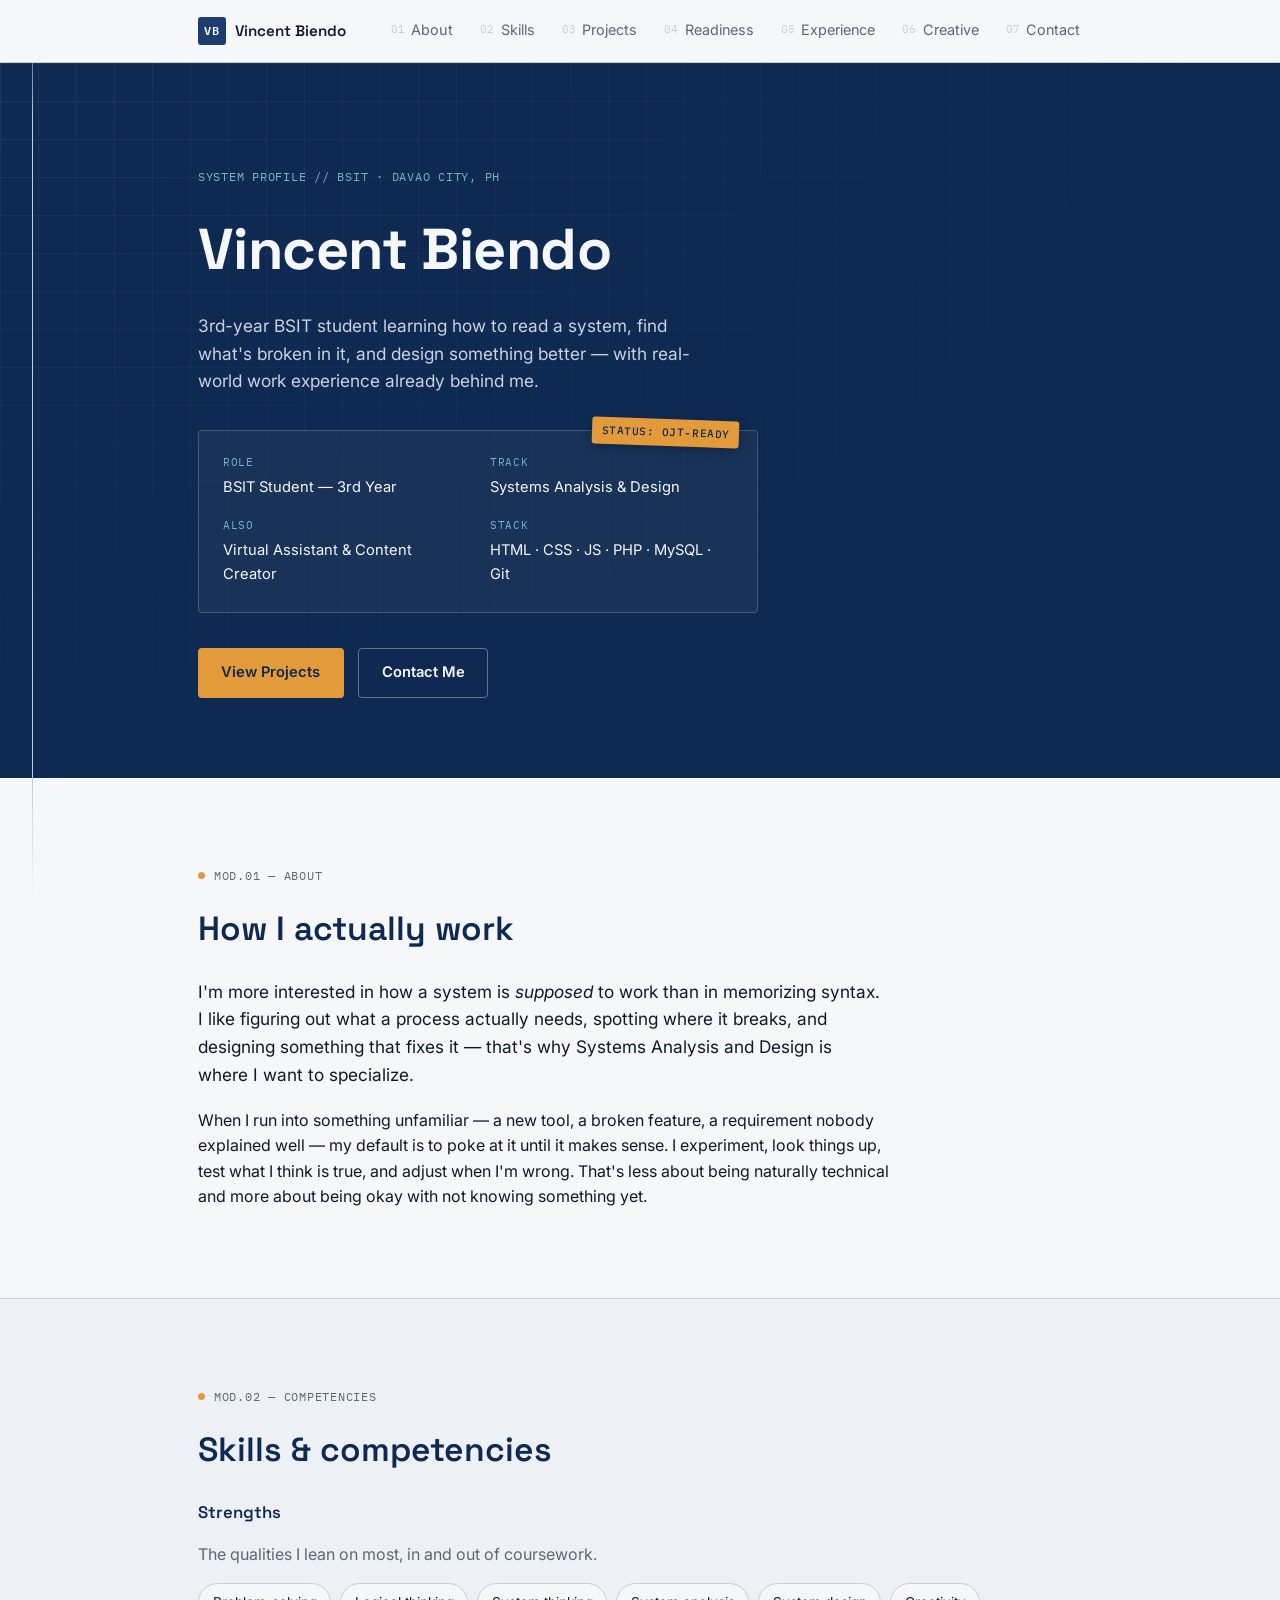
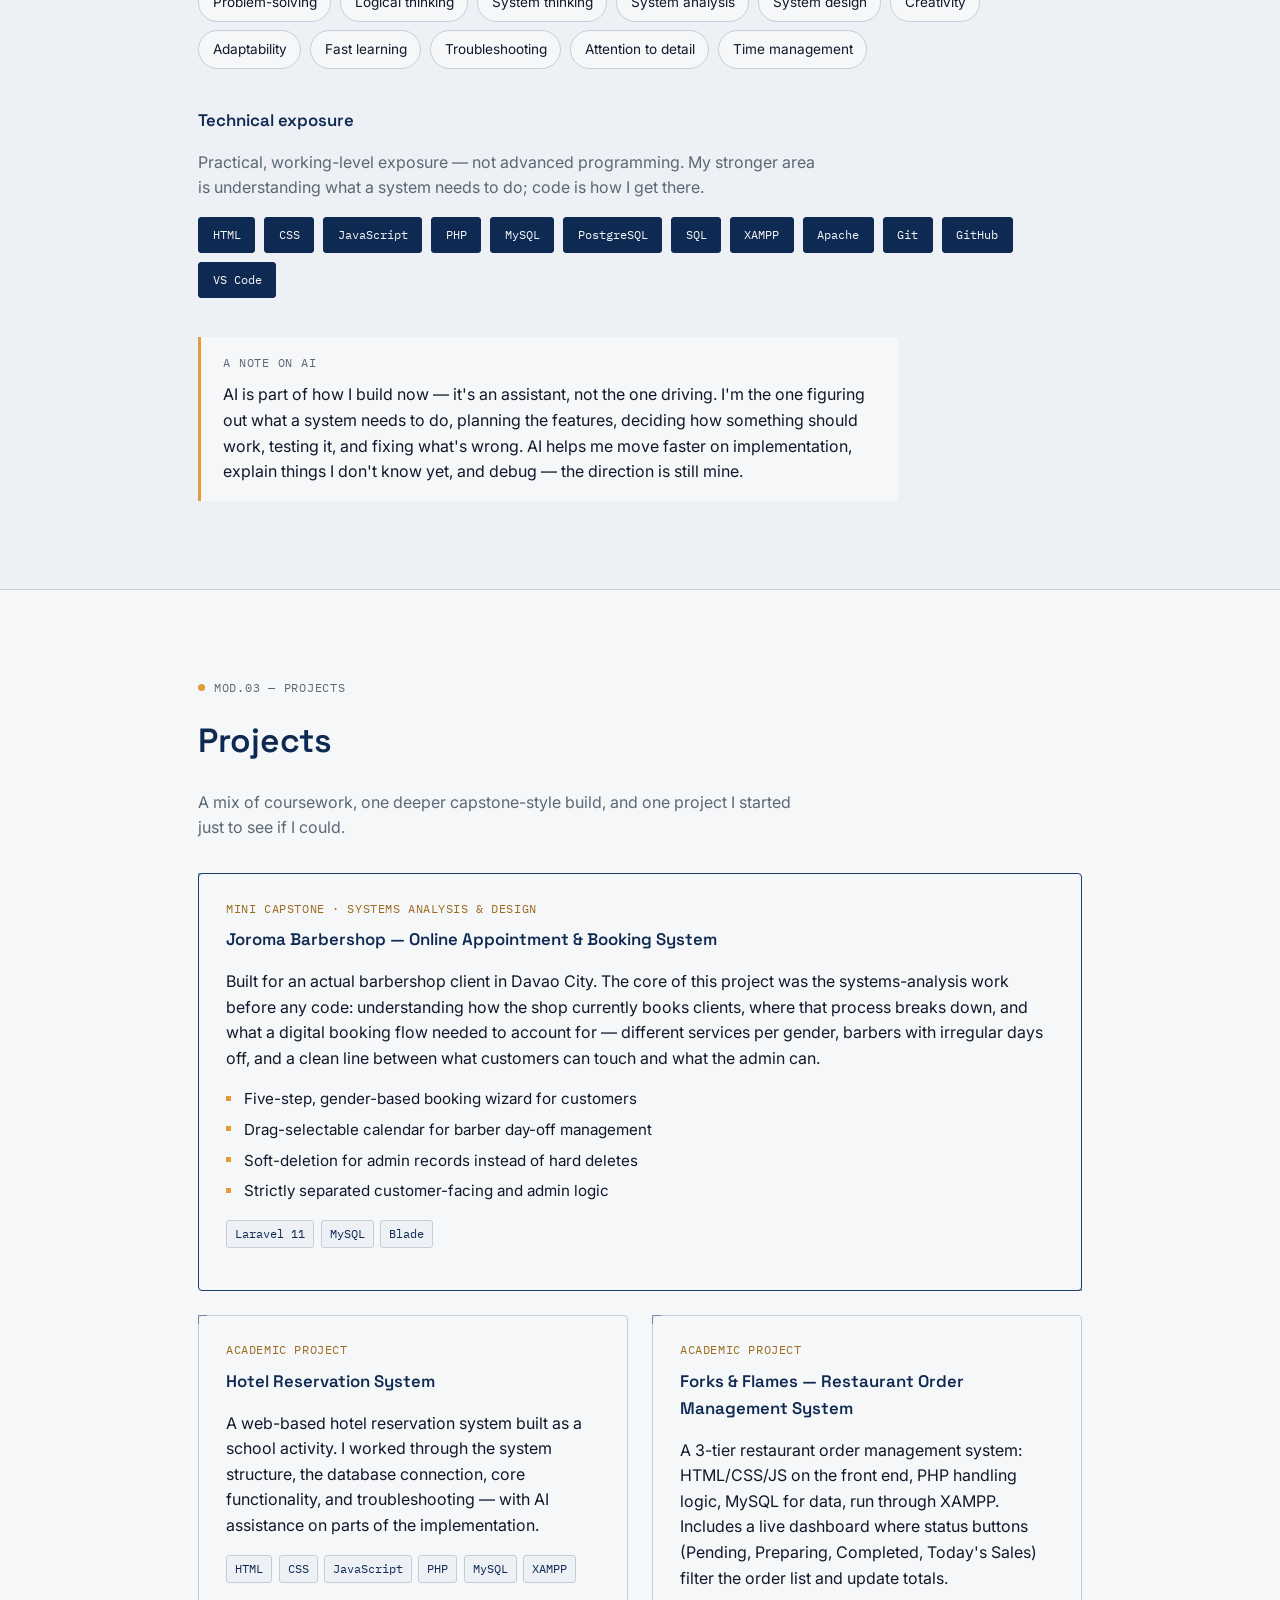
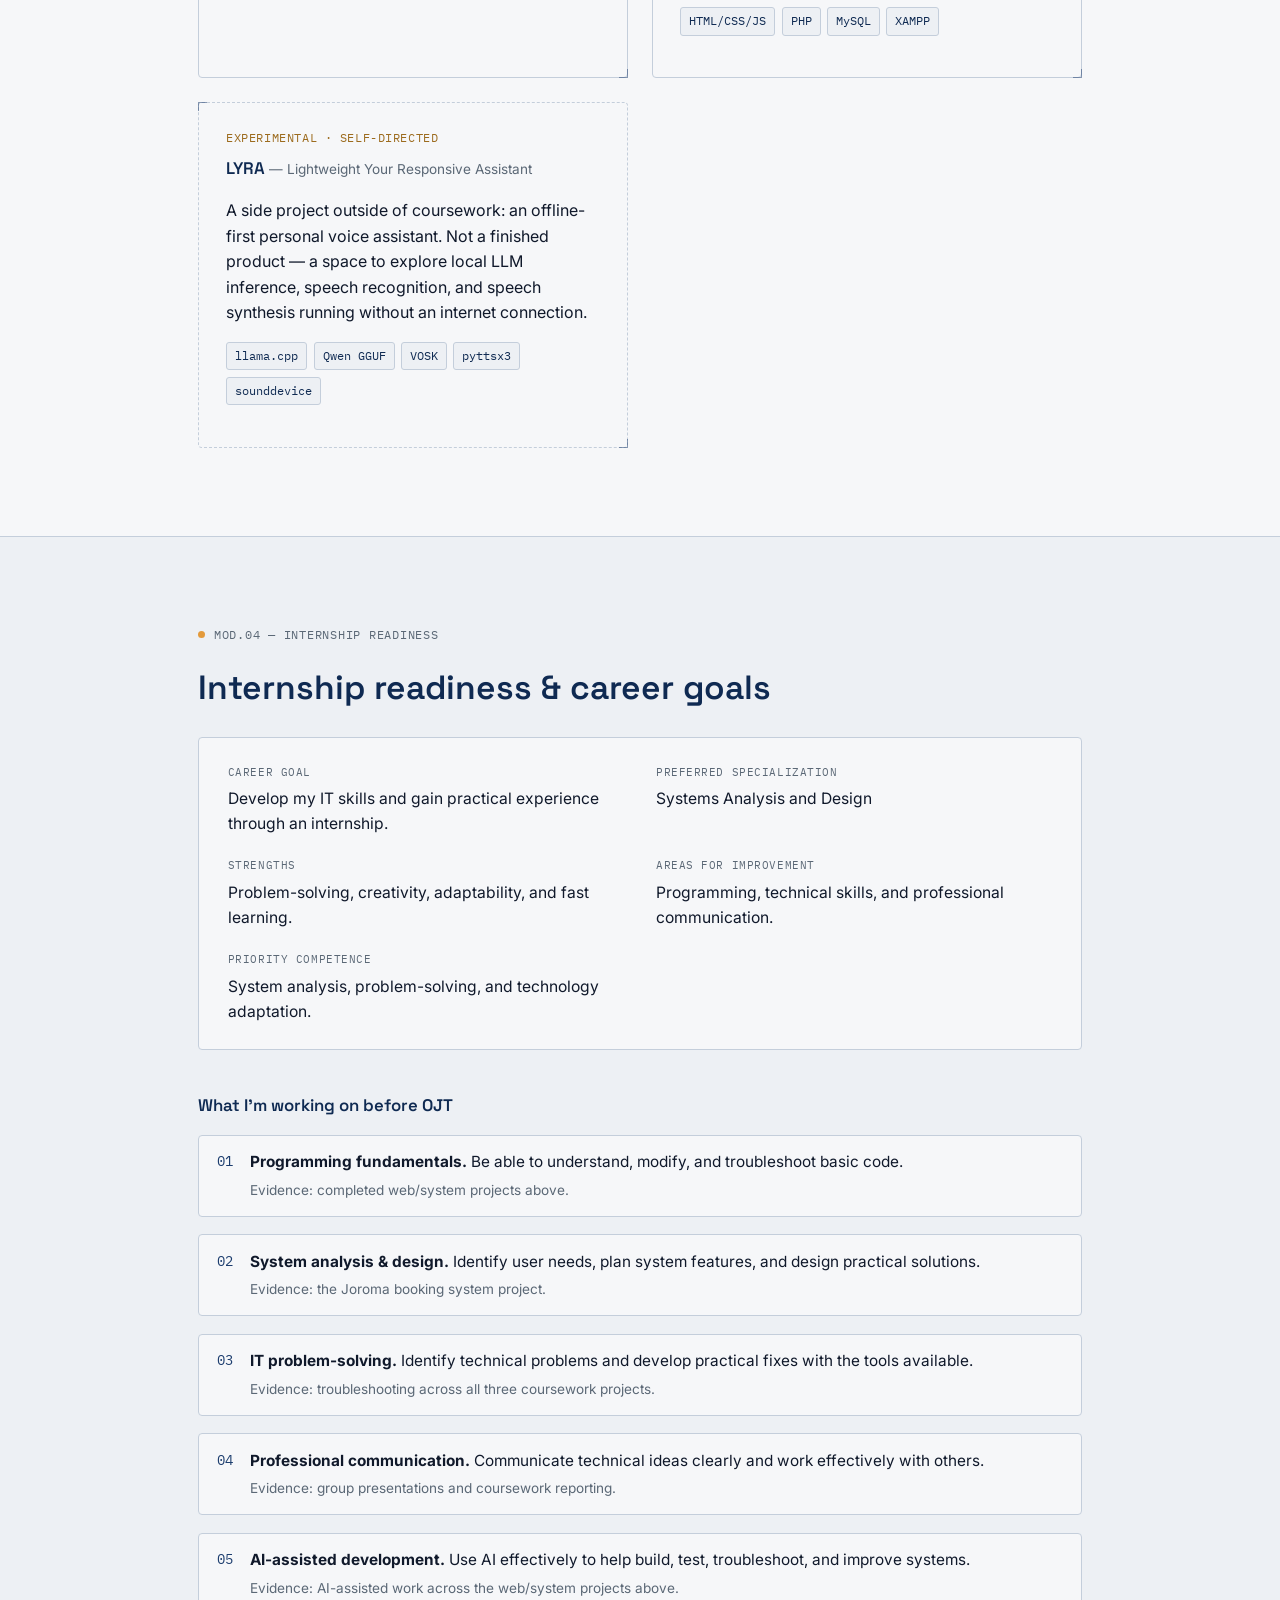
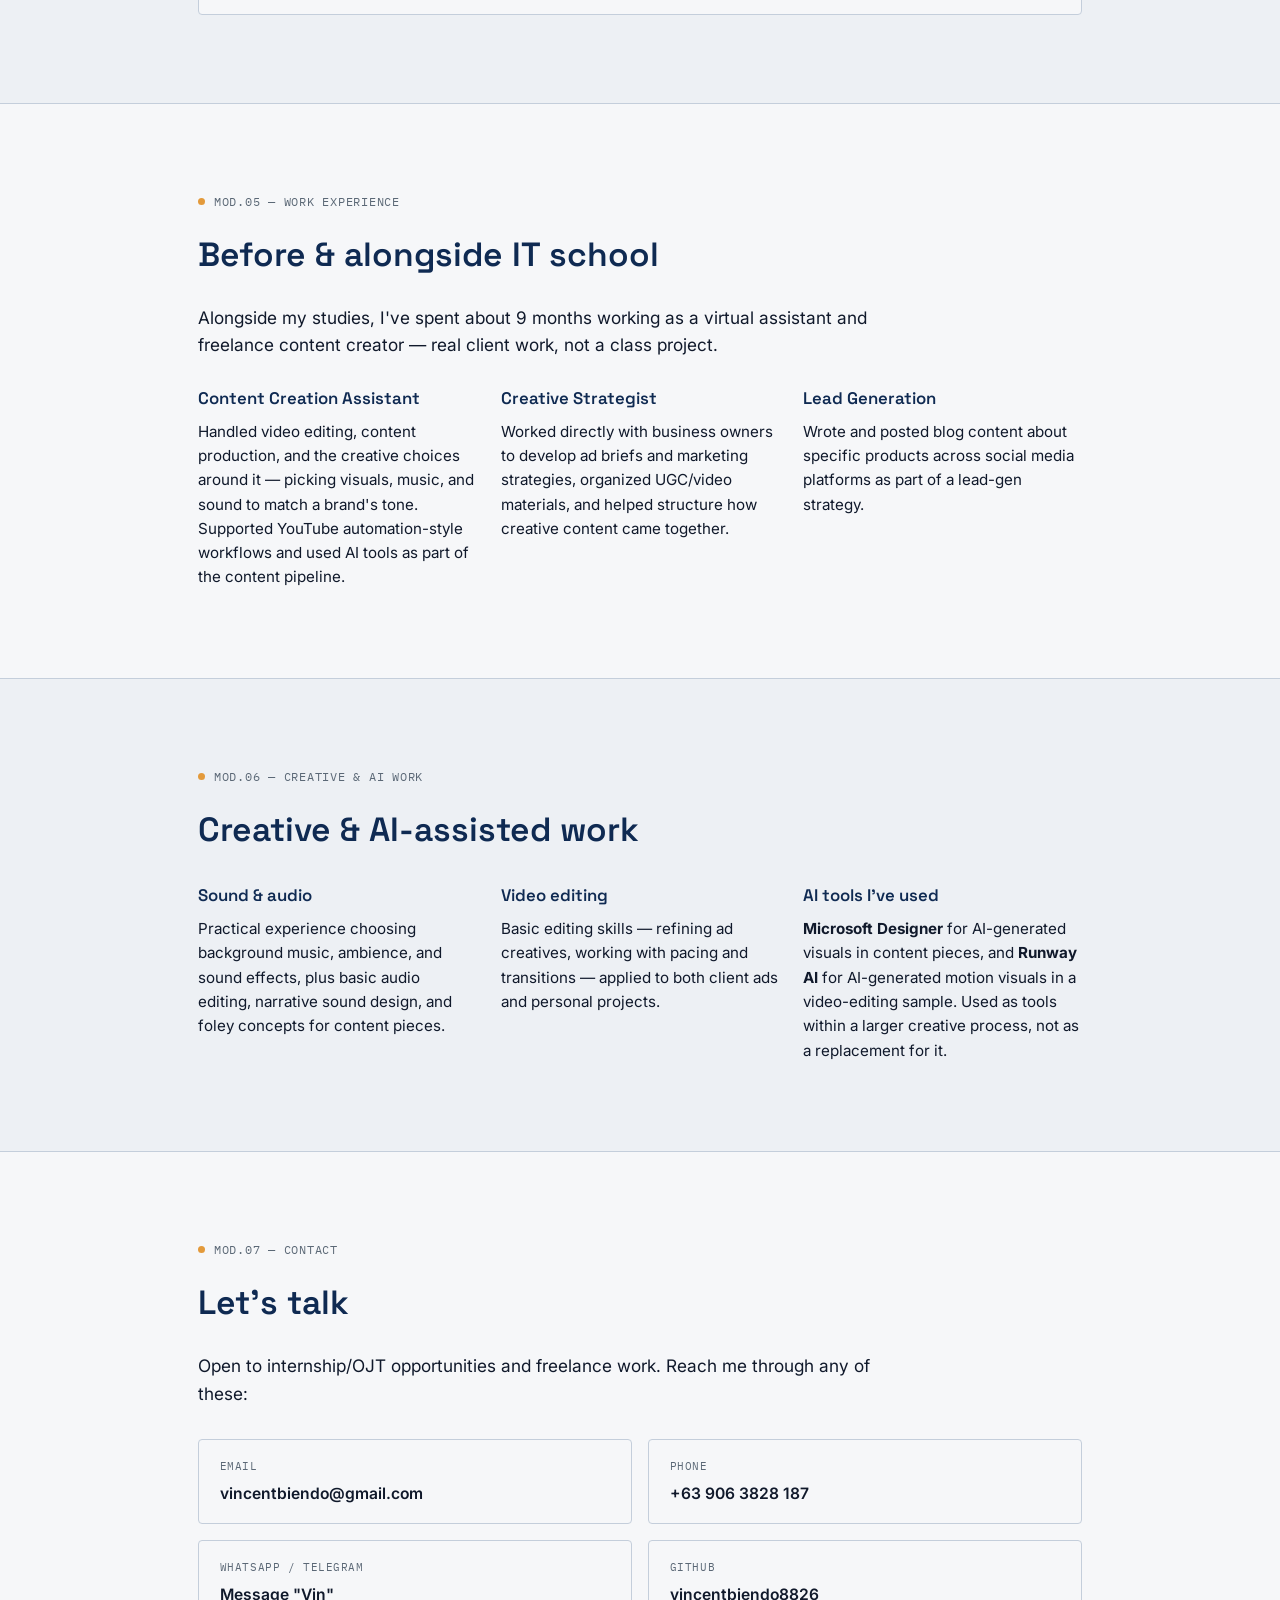
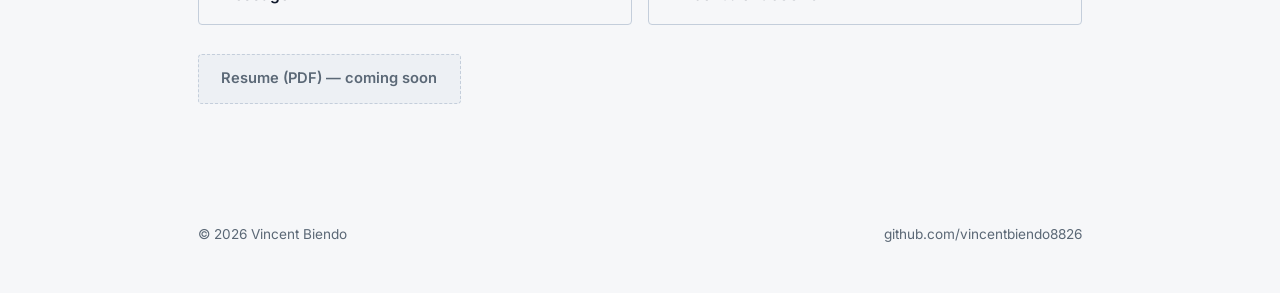
==== index.html @ 580b1f85 "Add files via upload" ====
<!DOCTYPE html>
<html lang="en">
<head>
<meta charset="UTF-8">
<meta name="viewport" content="width=device-width, initial-scale=1.0">
<title>Vincent Biendo — BSIT Student / Systems Analysis &amp; Design</title>
<meta name="description" content="Vincent Biendo — 3rd-year BSIT student specializing in Systems Analysis and Design, with real-world experience as a virtual assistant and content creator.">
<link rel="icon" href="data:image/svg+xml,%3Csvg xmlns='http://www.w3.org/2000/svg' viewBox='0 0 64 64'%3E%3Crect width='64' height='64' rx='10' fill='%231C3D6E'/%3E%3Ctext x='32' y='42' font-family='Georgia,serif' font-size='28' font-weight='700' fill='%23F6F7F9' text-anchor='middle'%3EVB%3C/text%3E%3C/svg%3E">
<link rel="preconnect" href="https://fonts.googleapis.com">
<link rel="preconnect" href="https://fonts.gstatic.com" crossorigin>
<link href="https://fonts.googleapis.com/css2?family=Space+Grotesk:wght@500;600;700&family=Inter:wght@400;500;600&family=IBM+Plex+Mono:wght@400;500&display=swap" rel="stylesheet">
<link rel="stylesheet" href="style.css">
</head>
<body>

<!-- ============ SPINE ============ -->
<div class="spine" aria-hidden="true"></div>

<!-- ============ NAV ============ -->
<header class="nav" id="top">
  <div class="nav__inner">
    <a href="#top" class="nav__brand">
      <span class="nav__mono">VB</span>
      <span class="nav__name">Vincent&nbsp;Biendo</span>
    </a>
    <button class="nav__toggle" id="navToggle" aria-label="Toggle menu" aria-expanded="false">
      <span></span><span></span><span></span>
    </button>
    <nav class="nav__links" id="navLinks">
      <a href="#about"><span class="tag">01</span>About</a>
      <a href="#skills"><span class="tag">02</span>Skills</a>
      <a href="#projects"><span class="tag">03</span>Projects</a>
      <a href="#readiness"><span class="tag">04</span>Readiness</a>
      <a href="#experience"><span class="tag">05</span>Experience</a>
      <a href="#creative"><span class="tag">06</span>Creative</a>
      <a href="#contact"><span class="tag">07</span>Contact</a>
    </nav>
  </div>
</header>

<main>

<!-- ============ 00 · HERO ============ -->
<section class="hero" id="home">
  <div class="hero__grid" aria-hidden="true"></div>
  <div class="section__inner hero__inner">
    <p class="eyebrow eyebrow--light">SYSTEM PROFILE // BSIT · DAVAO CITY, PH</p>
    <h1 class="hero__title">Vincent Biendo</h1>
    <p class="hero__tagline">3rd-year BSIT student learning how to read a system, find what's broken in it, and design something better — with real-world work experience already behind me.</p>

    <div class="spec-card">
      <div class="spec-card__stamp">STATUS: OJT-READY</div>
      <dl class="spec-card__grid">
        <div><dt>Role</dt><dd>BSIT Student — 3rd Year</dd></div>
        <div><dt>Track</dt><dd>Systems Analysis &amp; Design</dd></div>
        <div><dt>Also</dt><dd>Virtual Assistant &amp; Content Creator</dd></div>
        <div><dt>Stack</dt><dd>HTML · CSS · JS · PHP · MySQL · Git</dd></div>
      </dl>
    </div>

    <div class="hero__cta">
      <a href="#projects" class="btn btn--amber">View Projects</a>
      <a href="#contact" class="btn btn--ghost-light">Contact Me</a>
    </div>
  </div>
</section>

<!-- ============ 01 · ABOUT ============ -->
<section class="section" id="about">
  <div class="section__inner">
    <p class="eyebrow"><span class="node"></span>MOD.01 — ABOUT</p>
    <h2 class="h2">How I actually work</h2>
    <div class="about__grid">
      <p class="lead">I'm more interested in how a system is <em>supposed</em> to work than in memorizing syntax. I like figuring out what a process actually needs, spotting where it breaks, and designing something that fixes it — that's why Systems Analysis and Design is where I want to specialize.</p>
      <p>When I run into something unfamiliar — a new tool, a broken feature, a requirement nobody explained well — my default is to poke at it until it makes sense. I experiment, look things up, test what I think is true, and adjust when I'm wrong. That's less about being naturally technical and more about being okay with not knowing something yet.</p>
    </div>
  </div>
</section>

<!-- ============ 02 · SKILLS ============ -->
<section class="section section--tint" id="skills">
  <div class="section__inner">
    <p class="eyebrow"><span class="node"></span>MOD.02 — COMPETENCIES</p>
    <h2 class="h2">Skills &amp; competencies</h2>

    <div class="skills__block">
      <h3 class="h3">Strengths</h3>
      <p class="muted">The qualities I lean on most, in and out of coursework.</p>
      <ul class="chip-row">
        <li class="chip">Problem-solving</li>
        <li class="chip">Logical thinking</li>
        <li class="chip">System thinking</li>
        <li class="chip">System analysis</li>
        <li class="chip">System design</li>
        <li class="chip">Creativity</li>
        <li class="chip">Adaptability</li>
        <li class="chip">Fast learning</li>
        <li class="chip">Troubleshooting</li>
        <li class="chip">Attention to detail</li>
        <li class="chip">Time management</li>
      </ul>
    </div>

    <div class="skills__block">
      <h3 class="h3">Technical exposure</h3>
      <p class="muted">Practical, working-level exposure — not advanced programming. My stronger area is understanding what a system needs to do; code is how I get there.</p>
      <ul class="chip-row chip-row--mono">
        <li class="chip chip--mono">HTML</li>
        <li class="chip chip--mono">CSS</li>
        <li class="chip chip--mono">JavaScript</li>
        <li class="chip chip--mono">PHP</li>
        <li class="chip chip--mono">MySQL</li>
        <li class="chip chip--mono">PostgreSQL</li>
        <li class="chip chip--mono">SQL</li>
        <li class="chip chip--mono">XAMPP</li>
        <li class="chip chip--mono">Apache</li>
        <li class="chip chip--mono">Git</li>
        <li class="chip chip--mono">GitHub</li>
        <li class="chip chip--mono">VS Code</li>
      </ul>
    </div>

    <div class="callout">
      <p class="eyebrow eyebrow--small">A NOTE ON AI</p>
      <p>AI is part of how I build now — it's an assistant, not the one driving. I'm the one figuring out what a system needs to do, planning the features, deciding how something should work, testing it, and fixing what's wrong. AI helps me move faster on implementation, explain things I don't know yet, and debug — the direction is still mine.</p>
    </div>
  </div>
</section>

<!-- ============ 03 · PROJECTS ============ -->
<section class="section" id="projects">
  <div class="section__inner">
    <p class="eyebrow"><span class="node"></span>MOD.03 — PROJECTS</p>
    <h2 class="h2">Projects</h2>
    <p class="muted section__intro">A mix of coursework, one deeper capstone-style build, and one project I started just to see if I could.</p>

    <div class="project-grid">

      <article class="project-card project-card--featured">
        <p class="project-card__tag">Mini Capstone · Systems Analysis &amp; Design</p>
        <h3 class="h3">Joroma Barbershop — Online Appointment &amp; Booking System</h3>
        <p>Built for an actual barbershop client in Davao City. The core of this project was the systems-analysis work before any code: understanding how the shop currently books clients, where that process breaks down, and what a digital booking flow needed to account for — different services per gender, barbers with irregular days off, and a clean line between what customers can touch and what the admin can.</p>
        <ul class="feature-list">
          <li>Five-step, gender-based booking wizard for customers</li>
          <li>Drag-selectable calendar for barber day-off management</li>
          <li>Soft-deletion for admin records instead of hard deletes</li>
          <li>Strictly separated customer-facing and admin logic</li>
        </ul>
        <p class="stack"><span class="tag-mono">Laravel 11</span><span class="tag-mono">MySQL</span><span class="tag-mono">Blade</span></p>
        <!-- TODO: add repo/live link once hosted, e.g. <a class="project-link" href="https://github.com/vincentbiendo8826/...">View project →</a> -->
      </article>

      <article class="project-card">
        <p class="project-card__tag">Academic Project</p>
        <h3 class="h3">Hotel Reservation System</h3>
        <p>A web-based hotel reservation system built as a school activity. I worked through the system structure, the database connection, core functionality, and troubleshooting — with AI assistance on parts of the implementation.</p>
        <p class="stack"><span class="tag-mono">HTML</span><span class="tag-mono">CSS</span><span class="tag-mono">JavaScript</span><span class="tag-mono">PHP</span><span class="tag-mono">MySQL</span><span class="tag-mono">XAMPP</span></p>
        <!-- TODO: add repo/live link once hosted -->
      </article>

      <article class="project-card">
        <p class="project-card__tag">Academic Project</p>
        <h3 class="h3">Forks &amp; Flames — Restaurant Order Management System</h3>
        <p>A 3-tier restaurant order management system: HTML/CSS/JS on the front end, PHP handling logic, MySQL for data, run through XAMPP. Includes a live dashboard where status buttons (Pending, Preparing, Completed, Today's Sales) filter the order list and update totals.</p>
        <p class="stack"><span class="tag-mono">HTML/CSS/JS</span><span class="tag-mono">PHP</span><span class="tag-mono">MySQL</span><span class="tag-mono">XAMPP</span></p>
        <!-- TODO: add repo/live link once hosted -->
      </article>

      <article class="project-card project-card--experimental">
        <p class="project-card__tag">Experimental · Self-Directed</p>
        <h3 class="h3">LYRA <span class="project-card__sub">— Lightweight Your Responsive Assistant</span></h3>
        <p>A side project outside of coursework: an offline-first personal voice assistant. Not a finished product — a space to explore local LLM inference, speech recognition, and speech synthesis running without an internet connection.</p>
        <p class="stack"><span class="tag-mono">llama.cpp</span><span class="tag-mono">Qwen GGUF</span><span class="tag-mono">VOSK</span><span class="tag-mono">pyttsx3</span><span class="tag-mono">sounddevice</span></p>
        <!-- TODO: add repo link once hosted -->
      </article>

    </div>
  </div>
</section>

<!-- ============ 04 · INTERNSHIP READINESS ============ -->
<section class="section section--tint" id="readiness">
  <div class="section__inner">
    <p class="eyebrow"><span class="node"></span>MOD.04 — INTERNSHIP READINESS</p>
    <h2 class="h2">Internship readiness &amp; career goals</h2>

    <div class="readiness-sheet">
      <div><dt>Career goal</dt><dd>Develop my IT skills and gain practical experience through an internship.</dd></div>
      <div><dt>Preferred specialization</dt><dd>Systems Analysis and Design</dd></div>
      <div><dt>Strengths</dt><dd>Problem-solving, creativity, adaptability, and fast learning.</dd></div>
      <div><dt>Areas for improvement</dt><dd>Programming, technical skills, and professional communication.</dd></div>
      <div><dt>Priority competence</dt><dd>System analysis, problem-solving, and technology adaptation.</dd></div>
    </div>

    <h3 class="h3 roadmap__heading">What I'm working on before OJT</h3>
    <ol class="roadmap">
      <li>
        <p class="roadmap__goal"><strong>Programming fundamentals.</strong> Be able to understand, modify, and troubleshoot basic code.</p>
        <p class="roadmap__evidence">Evidence: completed web/system projects above.</p>
      </li>
      <li>
        <p class="roadmap__goal"><strong>System analysis &amp; design.</strong> Identify user needs, plan system features, and design practical solutions.</p>
        <p class="roadmap__evidence">Evidence: the Joroma booking system project.</p>
      </li>
      <li>
        <p class="roadmap__goal"><strong>IT problem-solving.</strong> Identify technical problems and develop practical fixes with the tools available.</p>
        <p class="roadmap__evidence">Evidence: troubleshooting across all three coursework projects.</p>
      </li>
      <li>
        <p class="roadmap__goal"><strong>Professional communication.</strong> Communicate technical ideas clearly and work effectively with others.</p>
        <p class="roadmap__evidence">Evidence: group presentations and coursework reporting.</p>
      </li>
      <li>
        <p class="roadmap__goal"><strong>AI-assisted development.</strong> Use AI effectively to help build, test, troubleshoot, and improve systems.</p>
        <p class="roadmap__evidence">Evidence: AI-assisted work across the web/system projects above.</p>
      </li>
    </ol>
  </div>
</section>

<!-- ============ 05 · WORK EXPERIENCE ============ -->
<section class="section" id="experience">
  <div class="section__inner">
    <p class="eyebrow"><span class="node"></span>MOD.05 — WORK EXPERIENCE</p>
    <h2 class="h2">Before &amp; alongside IT school</h2>
    <p class="lead">Alongside my studies, I've spent about 9 months working as a virtual assistant and freelance content creator — real client work, not a class project.</p>

    <div class="exp-grid">
      <div class="exp-item">
        <h3 class="h3">Content Creation Assistant</h3>
        <p>Handled video editing, content production, and the creative choices around it — picking visuals, music, and sound to match a brand's tone. Supported YouTube automation-style workflows and used AI tools as part of the content pipeline.</p>
      </div>
      <div class="exp-item">
        <h3 class="h3">Creative Strategist</h3>
        <p>Worked directly with business owners to develop ad briefs and marketing strategies, organized UGC/video materials, and helped structure how creative content came together.</p>
      </div>
      <div class="exp-item">
        <h3 class="h3">Lead Generation</h3>
        <p>Wrote and posted blog content about specific products across social media platforms as part of a lead-gen strategy.</p>
      </div>
    </div>
  </div>
</section>

<!-- ============ 06 · CREATIVE & AI WORK ============ -->
<section class="section section--tint" id="creative">
  <div class="section__inner">
    <p class="eyebrow"><span class="node"></span>MOD.06 — CREATIVE &amp; AI WORK</p>
    <h2 class="h2">Creative &amp; AI-assisted work</h2>

    <div class="exp-grid">
      <div class="exp-item">
        <h3 class="h3">Sound &amp; audio</h3>
        <p>Practical experience choosing background music, ambience, and sound effects, plus basic audio editing, narrative sound design, and foley concepts for content pieces.</p>
      </div>
      <div class="exp-item">
        <h3 class="h3">Video editing</h3>
        <p>Basic editing skills — refining ad creatives, working with pacing and transitions — applied to both client ads and personal projects.</p>
      </div>
      <div class="exp-item">
        <h3 class="h3">AI tools I've used</h3>
        <p><strong>Microsoft Designer</strong> for AI-generated visuals in content pieces, and <strong>Runway AI</strong> for AI-generated motion visuals in a video-editing sample. Used as tools within a larger creative process, not as a replacement for it.</p>
      </div>
    </div>
  </div>
</section>

<!-- ============ 07 · CONTACT ============ -->
<section class="section section--contact" id="contact">
  <div class="section__inner">
    <p class="eyebrow"><span class="node"></span>MOD.07 — CONTACT</p>
    <h2 class="h2">Let's talk</h2>
    <p class="lead">Open to internship/OJT opportunities and freelance work. Reach me through any of these:</p>

    <div class="contact-grid">
      <a class="contact-item" href="mailto:vincentbiendo@gmail.com">
        <span class="contact-item__label">Email</span>
        <span class="contact-item__value">vincentbiendo@gmail.com</span>
      </a>
      <a class="contact-item" href="tel:+639063828187">
        <span class="contact-item__label">Phone</span>
        <span class="contact-item__value">+63 906 3828 187</span>
      </a>
      <a class="contact-item" href="https://wa.me/639063828187" target="_blank" rel="noopener">
        <span class="contact-item__label">WhatsApp / Telegram</span>
        <span class="contact-item__value">Message "Vin"</span>
      </a>
      <a class="contact-item" href="https://github.com/vincentbiendo8826" target="_blank" rel="noopener">
        <span class="contact-item__label">GitHub</span>
        <span class="contact-item__value">vincentbiendo8826</span>
      </a>
    </div>

    <div class="resume-note">
      <span class="btn btn--disabled" aria-disabled="true">Resume (PDF) — coming soon</span>
      <!-- TODO: once you have a resume PDF, drop it in /assets and replace the span above with:
           <a class="btn btn--amber" href="assets/resume.pdf" target="_blank">Download Resume</a> -->
    </div>
  </div>
</section>

</main>

<footer class="footer">
  <div class="section__inner footer__inner">
    <span>© <span id="year"></span> Vincent Biendo</span>
    <a href="https://github.com/vincentbiendo8826" target="_blank" rel="noopener">github.com/vincentbiendo8826</a>
  </div>
</footer>

<script src="script.js"></script>
</body>
</html>
---- style.css ----
/* ===================================================================
   TOKENS
   =================================================================== */
:root{
  --paper:    #F6F7F9;
  --paper-2:  #EDF0F4;
  --ink:      #10192B;
  --blueprint:#1C3D6E;
  --blueprint-dark:#0F2A52;
  --amber:    #E39A3B;
  --amber-dark:#9C6B1E;
  --slate:    #5B6876;
  --line:     #C4CEDB;
  --cyan:     #6FB7C4;

  --font-display: 'Space Grotesk', 'Inter', sans-serif;
  --font-body: 'Inter', sans-serif;
  --font-mono: 'IBM Plex Mono', monospace;

  --maxw: 980px;
  --gutter: clamp(1.25rem, 4vw, 3rem);
  --radius: 4px;
}

*,*::before,*::after{ box-sizing:border-box; }
html{ scroll-behavior:smooth; }
@media (prefers-reduced-motion: reduce){
  html{ scroll-behavior:auto; }
  *,*::before,*::after{ animation-duration:0.001ms !important; animation-iteration-count:1 !important; transition-duration:0.001ms !important; scroll-behavior:auto !important; }
}

body{
  margin:0;
  background:var(--paper);
  color:var(--ink);
  font-family:var(--font-body);
  font-size:16px;
  line-height:1.6;
  -webkit-font-smoothing:antialiased;
}

a{ color:inherit; text-decoration:none; }
ul{ list-style:none; margin:0; padding:0; }
dl,dt,dd{ margin:0; padding:0; }
h1,h2,h3{ margin:0; font-family:var(--font-display); color:var(--blueprint-dark); }

.section__inner{
  max-width:var(--maxw);
  margin:0 auto;
  padding:0 var(--gutter);
}

img{ max-width:100%; display:block; }

:focus-visible{
  outline:2px solid var(--amber);
  outline-offset:3px;
}

/* ===================================================================
   SPINE — the connective trace running down the page (desktop only)
   =================================================================== */
.spine{
  position:fixed;
  top:0;
  left:calc(var(--gutter) / 2 + 8px);
  width:1px;
  height:100%;
  background:linear-gradient(to bottom, transparent 0, var(--line) 120px, var(--line) calc(100% - 120px), transparent 100%);
  z-index:1;
  pointer-events:none;
}
@media (max-width: 860px){
  .spine{ display:none; }
}

/* ===================================================================
   NAV
   =================================================================== */
.nav{
  position:sticky;
  top:0;
  z-index:50;
  background:rgba(246,247,249,0.9);
  backdrop-filter:blur(8px);
  border-bottom:1px solid var(--line);
}
.nav__inner{
  max-width:var(--maxw);
  margin:0 auto;
  padding:0.85rem var(--gutter);
  display:flex;
  align-items:center;
  justify-content:space-between;
}
.nav__brand{
  display:flex;
  align-items:center;
  gap:0.6rem;
  font-family:var(--font-display);
  font-weight:600;
}
.nav__mono{
  font-family:var(--font-mono);
  font-size:0.75rem;
  background:var(--blueprint);
  color:var(--paper);
  padding:0.25rem 0.4rem;
  border-radius:3px;
  letter-spacing:0.04em;
}
.nav__name{ font-size:0.95rem; }
.nav__links{
  display:flex;
  gap:1.5rem;
}
.nav__links a{
  display:flex;
  align-items:center;
  gap:0.4rem;
  font-size:0.9rem;
  color:var(--slate);
  padding:0.3rem 0.1rem;
  border-bottom:2px solid transparent;
  transition:color 0.15s ease, border-color 0.15s ease;
}
.nav__links a:hover{ color:var(--ink); border-color:var(--amber); }
.nav__links .tag{
  font-family:var(--font-mono);
  font-size:0.7rem;
  color:var(--line);
}
.nav__toggle{
  display:none;
  flex-direction:column;
  gap:4px;
  background:none;
  border:0;
  cursor:pointer;
  padding:0.4rem;
}
.nav__toggle span{
  width:20px;
  height:2px;
  background:var(--ink);
  display:block;
}

@media (max-width: 860px){
  .nav__toggle{ display:flex; }
  .nav__links{
    position:absolute;
    top:100%;
    left:0;
    right:0;
    background:var(--paper);
    border-bottom:1px solid var(--line);
    flex-direction:column;
    gap:0;
    max-height:0;
    overflow:hidden;
    transition:max-height 0.25s ease;
  }
  .nav__links.is-open{ max-height:400px; }
  .nav__links a{
    padding:0.9rem var(--gutter);
    border-bottom:1px solid var(--paper-2);
    border-left:2px solid transparent;
  }
  .nav__links a:hover{ border-color:transparent; border-left-color:var(--amber); }
}

/* ===================================================================
   HERO — blueprint panel + spec card (signature element)
   =================================================================== */
.hero{
  position:relative;
  background:var(--blueprint-dark);
  color:var(--paper);
  overflow:hidden;
  padding:clamp(3.5rem, 9vw, 6.5rem) 0 clamp(3rem, 7vw, 5rem);
}
.hero__grid{
  position:absolute;
  inset:0;
  background-image:
    linear-gradient(rgba(255,255,255,0.05) 1px, transparent 1px),
    linear-gradient(90deg, rgba(255,255,255,0.05) 1px, transparent 1px);
  background-size:38px 38px;
  mask-image:radial-gradient(ellipse at top left, black 0%, transparent 75%);
}
.hero__inner{ position:relative; z-index:2; }

.eyebrow{
  font-family:var(--font-mono);
  font-size:0.78rem;
  letter-spacing:0.06em;
  color:var(--slate);
  display:flex;
  align-items:center;
  gap:0.55rem;
  margin:0 0 1rem;
  text-transform:uppercase;
}
.eyebrow--light{ color:var(--cyan); }
.eyebrow--small{ margin-bottom:0.6rem; }
.node{
  width:7px; height:7px;
  border-radius:50%;
  background:var(--amber);
  flex:none;
}

.hero__title{
  font-size:clamp(2.4rem, 6vw, 3.6rem);
  font-weight:700;
  color:var(--paper);
  letter-spacing:-0.01em;
  margin-bottom:0.9rem;
  animation:rise 0.6s ease both;
}
.hero__tagline{
  max-width:46ch;
  font-size:1.08rem;
  color:#C9D3E0;
  margin-bottom:2.2rem;
  animation:rise 0.6s ease 0.1s both;
}

.spec-card{
  position:relative;
  background:rgba(255,255,255,0.04);
  border:1px solid rgba(255,255,255,0.18);
  border-radius:var(--radius);
  padding:1.4rem 1.5rem 1.6rem;
  max-width:560px;
  animation:rise 0.6s ease 0.2s both;
}
.spec-card__stamp{
  position:absolute;
  top:-12px;
  right:18px;
  background:var(--amber);
  color:var(--blueprint-dark);
  font-family:var(--font-mono);
  font-size:0.68rem;
  font-weight:500;
  letter-spacing:0.05em;
  padding:0.3rem 0.6rem;
  border-radius:3px;
  transform:rotate(2deg);
  box-shadow:0 3px 10px rgba(0,0,0,0.25);
}
.spec-card__grid{
  display:grid;
  grid-template-columns:1fr 1fr;
  gap:1.1rem 1.5rem;
}
.spec-card__grid dt{
  font-family:var(--font-mono);
  font-size:0.68rem;
  letter-spacing:0.06em;
  text-transform:uppercase;
  color:var(--cyan);
  margin-bottom:0.3rem;
}
.spec-card__grid dd{
  font-size:0.92rem;
  color:var(--paper);
  margin:0;
}

.hero__cta{
  display:flex;
  gap:0.9rem;
  margin-top:2.2rem;
  flex-wrap:wrap;
  animation:rise 0.6s ease 0.3s both;
}

@keyframes rise{
  from{ opacity:0; transform:translateY(14px); }
  to{ opacity:1; transform:translateY(0); }
}

/* ===================================================================
   BUTTONS
   =================================================================== */
.btn{
  display:inline-flex;
  align-items:center;
  gap:0.4rem;
  font-family:var(--font-body);
  font-weight:600;
  font-size:0.92rem;
  padding:0.75rem 1.4rem;
  border-radius:var(--radius);
  border:1px solid transparent;
  cursor:pointer;
  transition:transform 0.15s ease, background 0.15s ease, border-color 0.15s ease;
}
.btn--amber{
  background:var(--amber);
  color:var(--blueprint-dark);
}
.btn--amber:hover{ transform:translateY(-1px); background:#ecab52; }
.btn--ghost-light{
  border-color:rgba(255,255,255,0.35);
  color:var(--paper);
}
.btn--ghost-light:hover{ border-color:var(--amber); color:var(--amber); }
.btn--disabled{
  background:var(--paper-2);
  color:var(--slate);
  border:1px dashed var(--line);
  cursor:default;
}

/* ===================================================================
   GENERIC SECTIONS
   =================================================================== */
.section{
  padding:clamp(3.5rem, 8vw, 5.5rem) 0;
  position:relative;
  border-bottom:1px solid var(--line);
}
.section--tint{ background:var(--paper-2); }
.section--contact{ border-bottom:none; }

.h2{
  font-size:clamp(1.6rem, 4vw, 2.1rem);
  font-weight:600;
  margin-bottom:1.4rem;
}
.h3{
  font-size:1.05rem;
  font-weight:600;
  color:var(--blueprint-dark);
  margin-bottom:0.5rem;
}
.lead{
  font-size:1.08rem;
  max-width:62ch;
}
.muted{
  color:var(--slate);
  max-width:62ch;
}
.section__intro{ margin-bottom:2rem; }

.about__grid{
  display:grid;
  gap:1.2rem;
  max-width:70ch;
}
.about__grid p{ margin:0; }

/* reveal-on-scroll (project cards only — see script.js) */
.reveal{
  opacity:0;
  transform:translateY(10px);
  transition:opacity 0.4s ease, transform 0.4s ease;
}
.reveal.is-visible{
  opacity:1;
  transform:translateY(0);
}

/* ===================================================================
   SKILLS / CHIPS
   =================================================================== */
.skills__block{ margin-bottom:2.4rem; }
.chip-row{
  display:flex;
  flex-wrap:wrap;
  gap:0.55rem;
  margin-top:1rem;
}
.chip{
  font-size:0.85rem;
  background:var(--paper);
  border:1px solid var(--line);
  padding:0.45rem 0.85rem;
  border-radius:100px;
  color:var(--ink);
}
.chip.chip--mono{
  font-family:var(--font-mono);
  font-size:0.78rem;
  border-radius:3px;
  background:var(--blueprint-dark);
  color:var(--paper);
  border-color:var(--blueprint-dark);
}

.callout{
  border-left:3px solid var(--amber);
  padding:1rem 1.4rem;
  background:var(--paper);
  border-radius:0 var(--radius) var(--radius) 0;
  max-width:70ch;
}
.callout p:last-child{ margin:0; }

/* ===================================================================
   PROJECTS
   =================================================================== */
.project-grid{
  display:grid;
  grid-template-columns:repeat(2, 1fr);
  gap:1.5rem;
  margin-top:1rem;
}
.project-card{
  position:relative;
  background:var(--paper);
  border:1px solid var(--line);
  border-radius:var(--radius);
  padding:1.6rem 1.7rem;
}
.project-card::before,
.project-card::after{
  content:"";
  position:absolute;
  width:9px; height:9px;
  border:1px solid var(--blueprint);
  opacity:0.5;
}
.project-card::before{ top:-1px; left:-1px; border-right:0; border-bottom:0; }
.project-card::after{ bottom:-1px; right:-1px; border-left:0; border-top:0; }
.project-card--featured{
  grid-column:1 / -1;
  border-color:var(--blueprint);
  border-width:1.5px;
}
.project-card--experimental{
  border-style:dashed;
}
.project-card__tag{
  font-family:var(--font-mono);
  font-size:0.72rem;
  letter-spacing:0.05em;
  text-transform:uppercase;
  color:var(--amber-dark);
  margin:0 0 0.5rem;
}
.project-card__sub{
  font-family:var(--font-body);
  font-weight:400;
  font-size:0.85rem;
  color:var(--slate);
}
.feature-list{
  margin:0.8rem 0 0.9rem;
  display:grid;
  gap:0.4rem;
}
.feature-list li{
  position:relative;
  padding-left:1.1rem;
  font-size:0.95rem;
}
.feature-list li::before{
  content:"";
  position:absolute;
  left:0; top:0.55em;
  width:5px; height:5px;
  background:var(--amber);
}
.stack{
  display:flex;
  flex-wrap:wrap;
  gap:0.4rem;
  margin-top:1rem;
}
.tag-mono{
  font-family:var(--font-mono);
  font-size:0.72rem;
  color:var(--blueprint-dark);
  background:var(--paper-2);
  border:1px solid var(--line);
  padding:0.25rem 0.5rem;
  border-radius:3px;
}
.project-link{
  display:inline-block;
  margin-top:1rem;
  font-size:0.9rem;
  font-weight:600;
  color:var(--blueprint);
  border-bottom:1px solid var(--blueprint);
}

@media (max-width: 720px){
  .project-grid{ grid-template-columns:1fr; }
  .project-card--featured{ grid-column:auto; }
}

/* ===================================================================
   READINESS
   =================================================================== */
.readiness-sheet{
  display:grid;
  grid-template-columns:repeat(2, 1fr);
  gap:1.3rem 2rem;
  padding:1.6rem 1.8rem;
  background:var(--paper);
  border:1px solid var(--line);
  border-radius:var(--radius);
  margin-bottom:2.6rem;
}
.readiness-sheet dt{
  font-family:var(--font-mono);
  font-size:0.7rem;
  letter-spacing:0.05em;
  text-transform:uppercase;
  color:var(--slate);
  margin-bottom:0.3rem;
}
.readiness-sheet dd{
  font-size:0.98rem;
  margin:0;
}
@media (max-width: 640px){
  .readiness-sheet{ grid-template-columns:1fr; }
}

.roadmap__heading{ margin-bottom:1rem; }
.roadmap{
  display:grid;
  gap:1.1rem;
  counter-reset:step;
  margin:0;
  padding:0;
}
.roadmap li{
  list-style:none;
  position:relative;
  padding:0.9rem 1.2rem 0.9rem 3.2rem;
  background:var(--paper);
  border:1px solid var(--line);
  border-radius:var(--radius);
}
.roadmap li::before{
  counter-increment:step;
  content:counter(step, decimal-leading-zero);
  position:absolute;
  left:1.1rem;
  top:0.95rem;
  font-family:var(--font-mono);
  font-size:0.85rem;
  color:var(--blueprint);
}
.roadmap__goal{ margin:0 0 0.3rem; font-size:0.96rem; }
.roadmap__evidence{ margin:0; font-size:0.85rem; color:var(--slate); }

/* ===================================================================
   EXPERIENCE / CREATIVE
   =================================================================== */
.exp-grid{
  display:grid;
  grid-template-columns:repeat(3, 1fr);
  gap:1.5rem;
  margin-top:1.6rem;
}
.exp-item p{ font-size:0.95rem; margin:0; }
@media (max-width: 760px){
  .exp-grid{ grid-template-columns:1fr; }
}

/* ===================================================================
   CONTACT
   =================================================================== */
.contact-grid{
  display:grid;
  grid-template-columns:repeat(2, 1fr);
  gap:1rem;
  margin:2rem 0 1.8rem;
}
.contact-item{
  display:flex;
  flex-direction:column;
  gap:0.3rem;
  padding:1.1rem 1.3rem;
  background:var(--paper);
  border:1px solid var(--line);
  border-radius:var(--radius);
  transition:border-color 0.15s ease, transform 0.15s ease;
}
.contact-item:hover{ border-color:var(--amber); transform:translateY(-2px); }
.contact-item__label{
  font-family:var(--font-mono);
  font-size:0.7rem;
  letter-spacing:0.05em;
  text-transform:uppercase;
  color:var(--slate);
}
.contact-item__value{ font-weight:600; font-size:0.98rem; }
@media (max-width: 600px){
  .contact-grid{ grid-template-columns:1fr; }
}
.resume-note{ margin-top:0.5rem; }

/* ===================================================================
   FOOTER
   =================================================================== */
.footer{
  padding:2rem 0 3rem;
  color:var(--slate);
  font-size:0.85rem;
}
.footer__inner{
  display:flex;
  justify-content:space-between;
  flex-wrap:wrap;
  gap:0.6rem;
}
.footer a:hover{ color:var(--blueprint); }
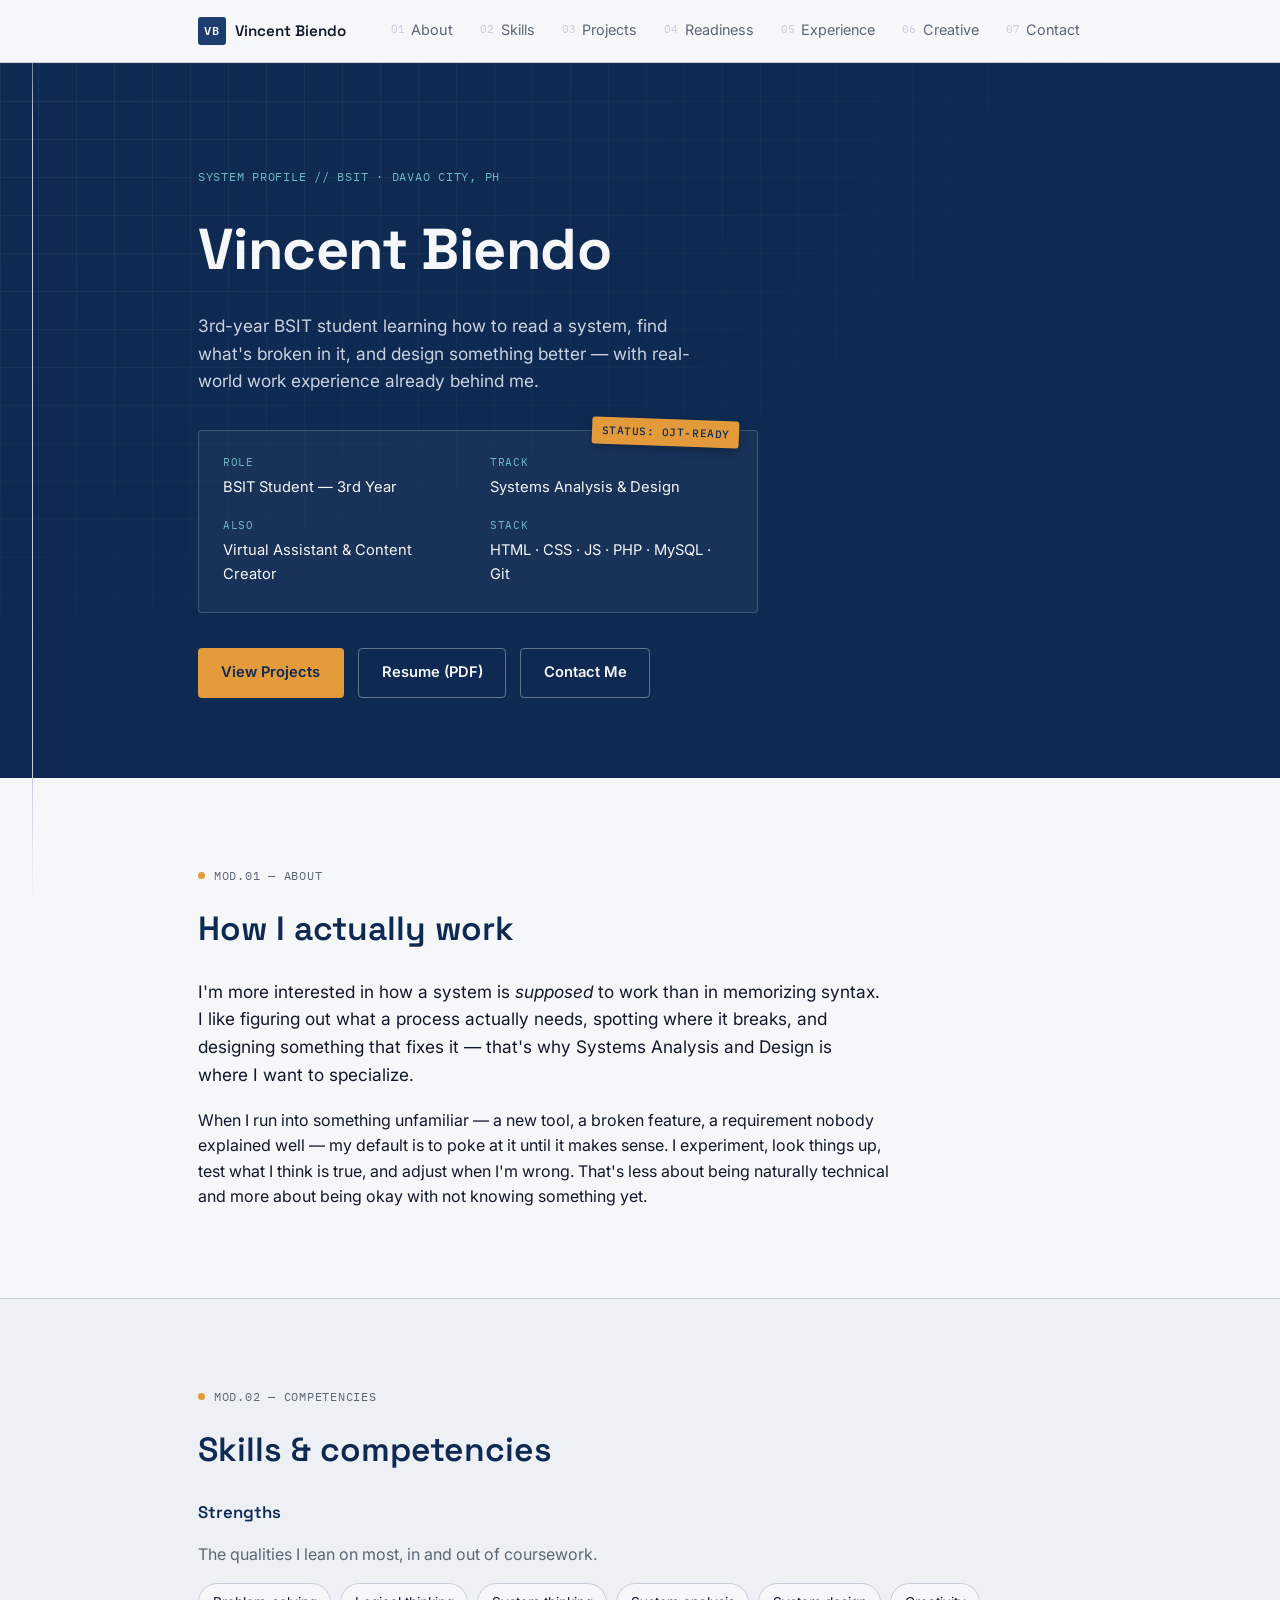
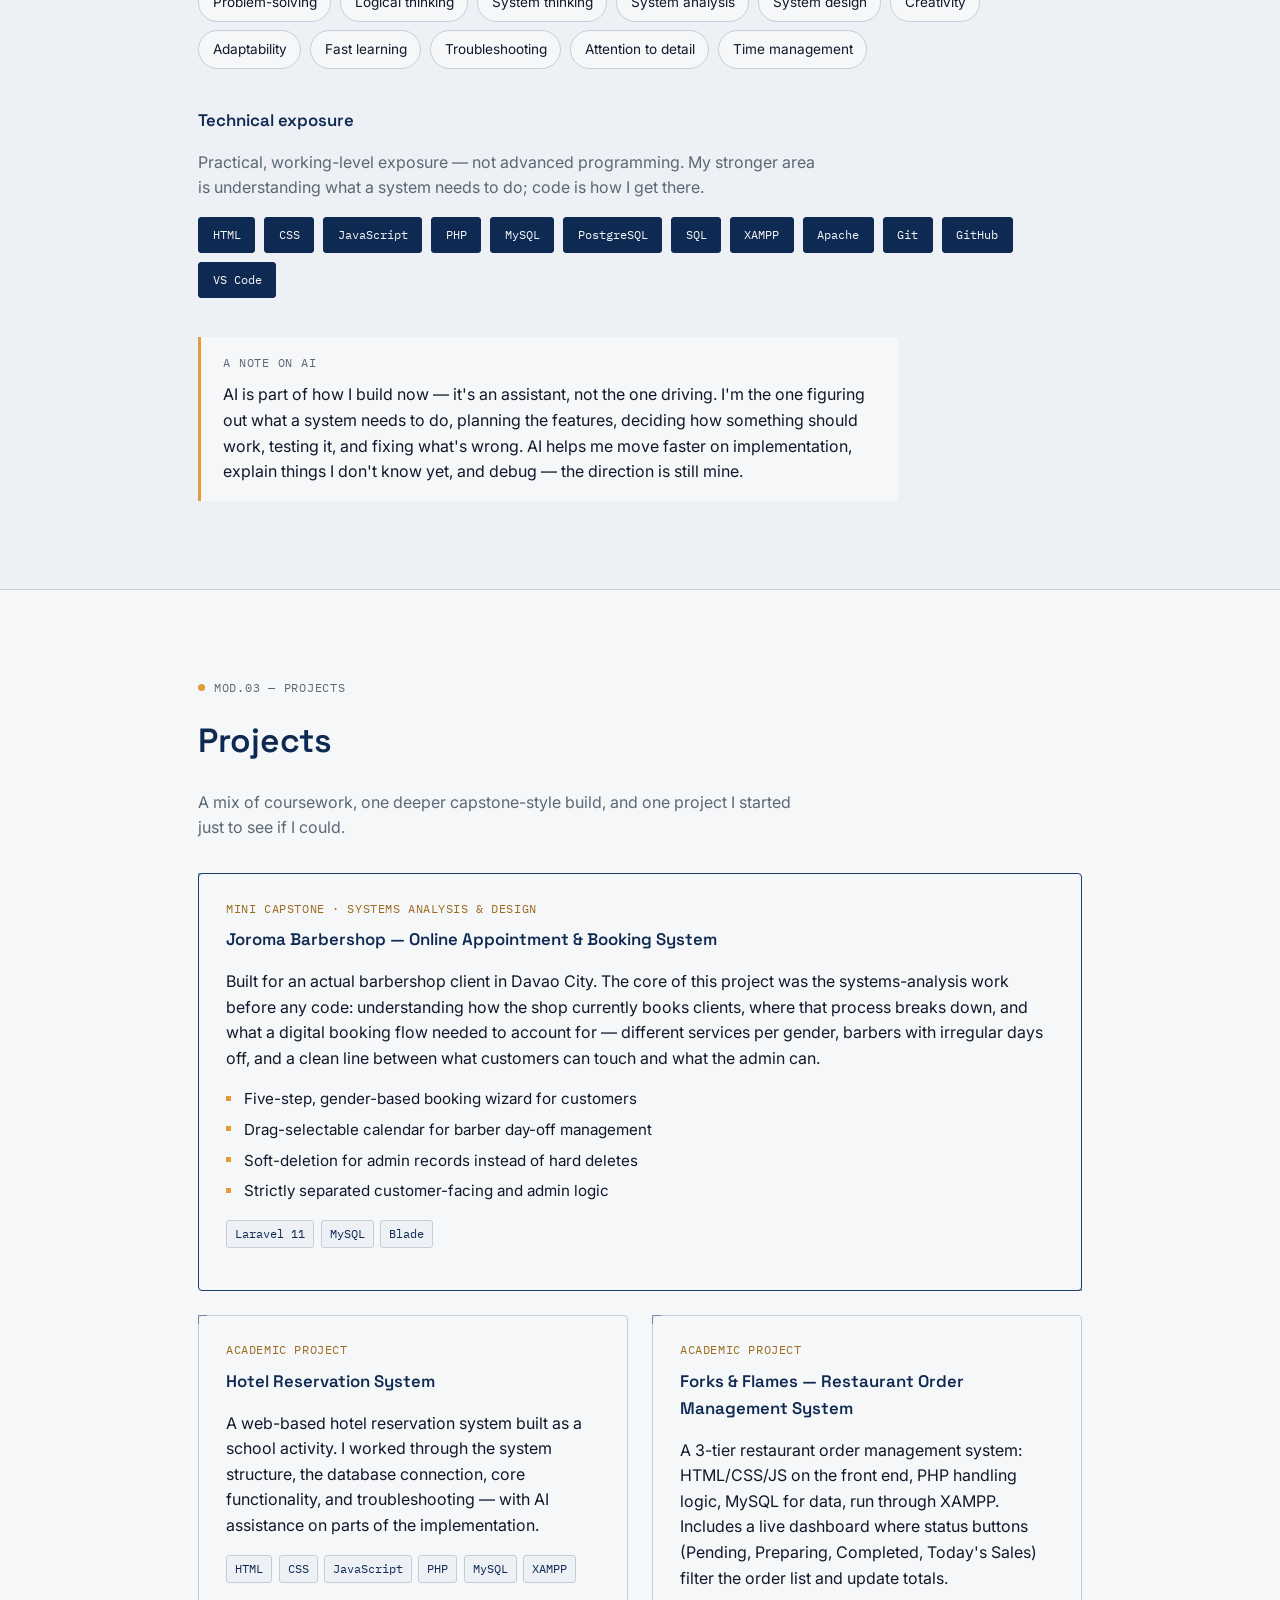
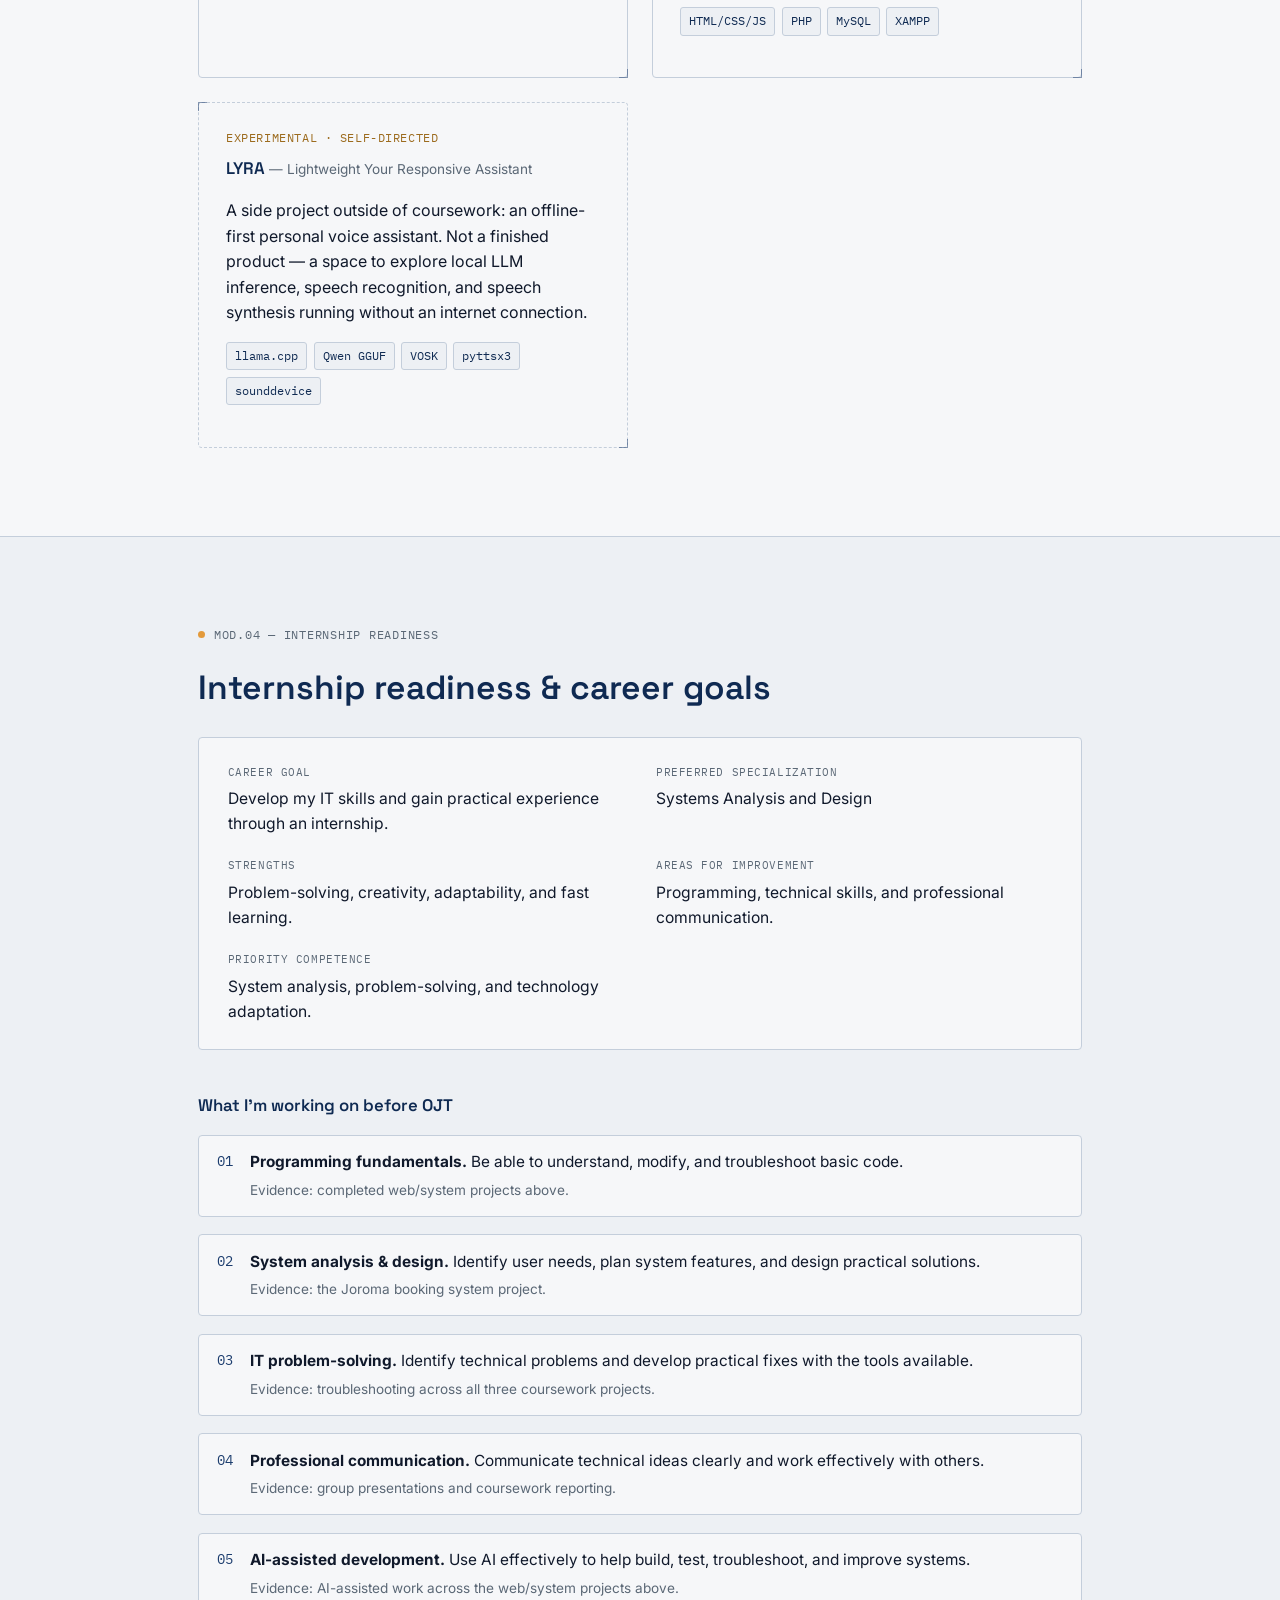
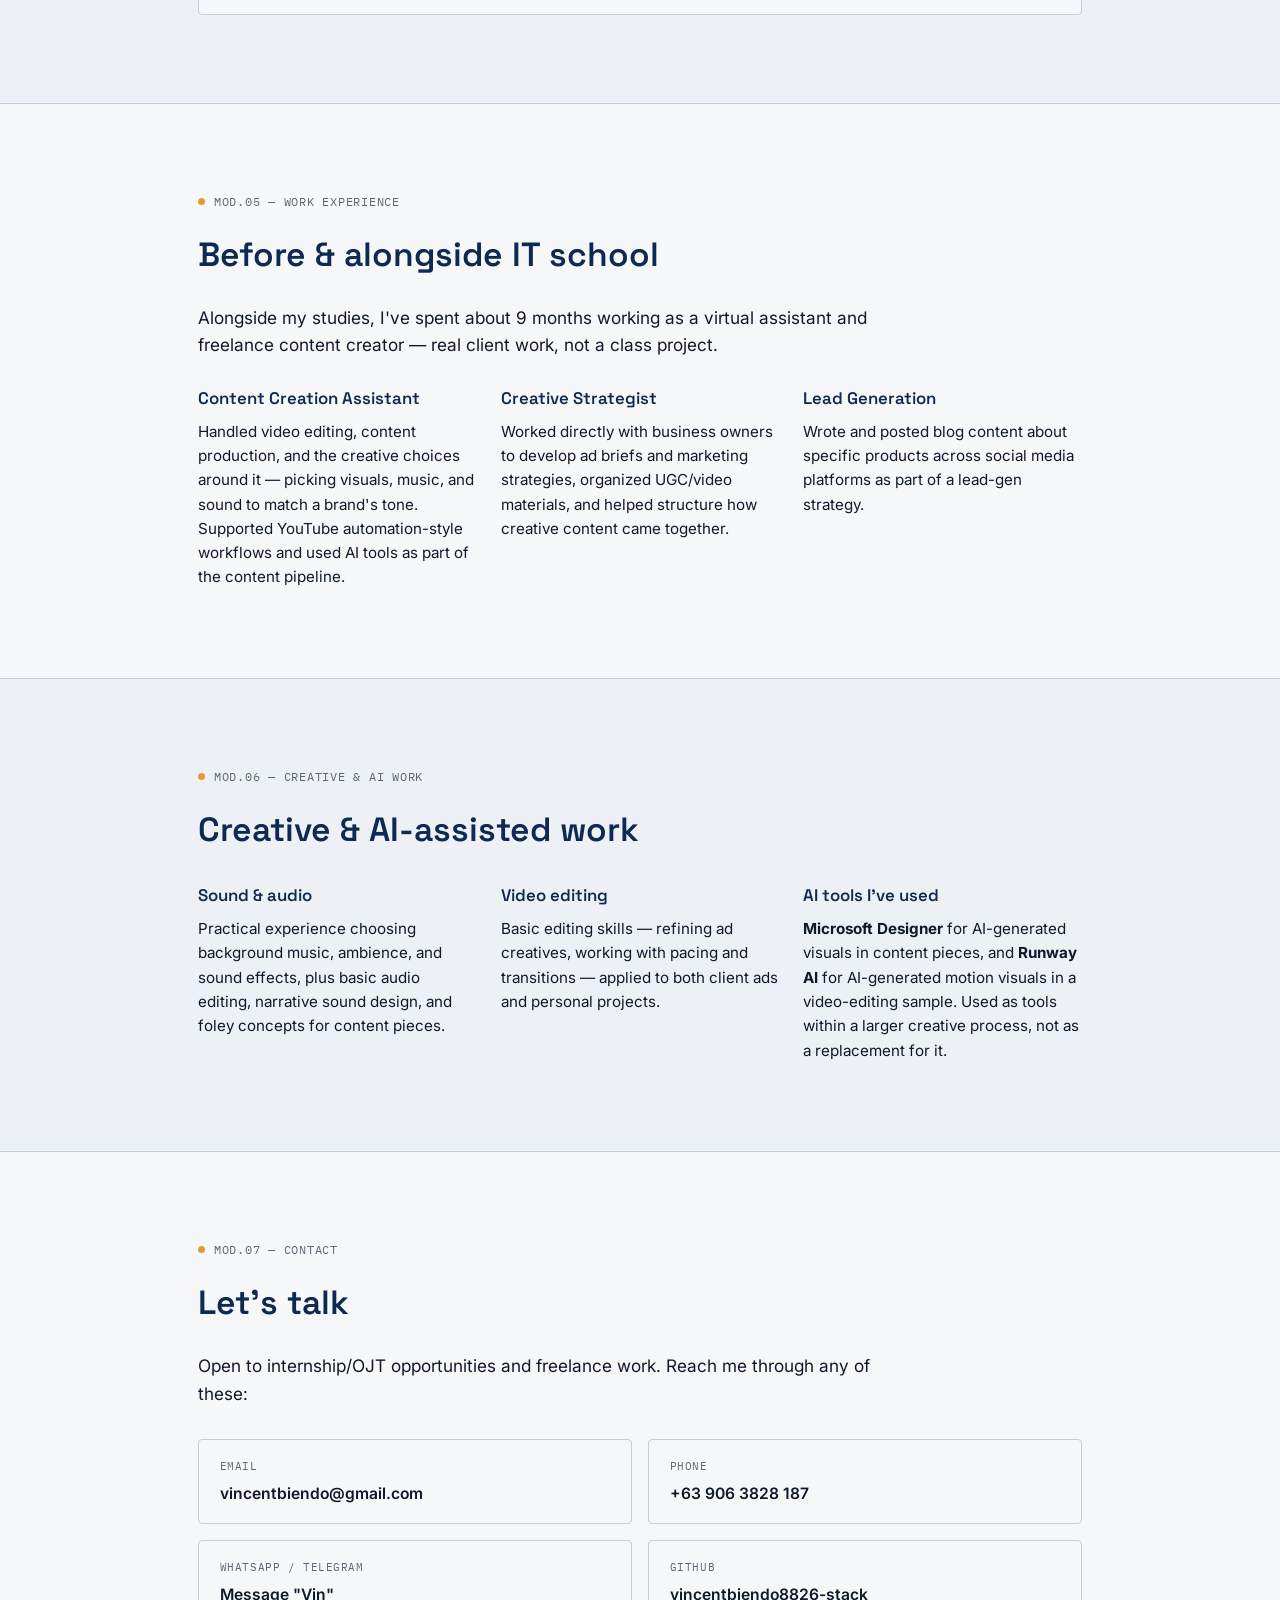
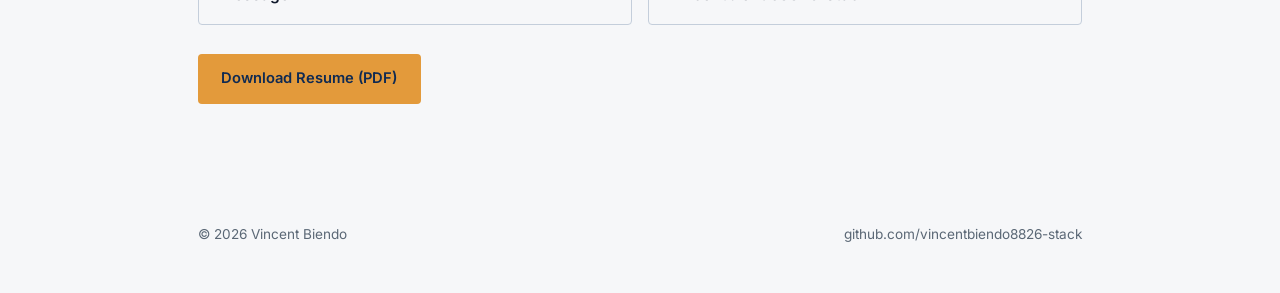
==== commit 80d6de4b: "Add files via upload" ====
--- a/index.html
+++ b/index.html
@@ -60,6 +60,7 @@
 
     <div class="hero__cta">
       <a href="#projects" class="btn btn--amber">View Projects</a>
+      <a href="assets/Vincent_Biendo_Resume.pdf" class="btn btn--ghost-light" target="_blank" rel="noopener">Resume (PDF)</a>
       <a href="#contact" class="btn btn--ghost-light">Contact Me</a>
     </div>
   </div>
@@ -147,7 +148,7 @@
           <li>Strictly separated customer-facing and admin logic</li>
         </ul>
         <p class="stack"><span class="tag-mono">Laravel 11</span><span class="tag-mono">MySQL</span><span class="tag-mono">Blade</span></p>
-        <!-- TODO: add repo/live link once hosted, e.g. <a class="project-link" href="https://github.com/vincentbiendo8826/...">View project →</a> -->
+        <!-- TODO: add repo/live link once hosted, e.g. <a class="project-link" href="https://github.com/vincentbiendo8826-stack/...">View project →</a> -->
       </article>
 
       <article class="project-card">
@@ -285,16 +286,14 @@
         <span class="contact-item__label">WhatsApp / Telegram</span>
         <span class="contact-item__value">Message "Vin"</span>
       </a>
-      <a class="contact-item" href="https://github.com/vincentbiendo8826" target="_blank" rel="noopener">
+      <a class="contact-item" href="https://github.com/vincentbiendo8826-stack" target="_blank" rel="noopener">
         <span class="contact-item__label">GitHub</span>
-        <span class="contact-item__value">vincentbiendo8826</span>
+        <span class="contact-item__value">vincentbiendo8826-stack</span>
       </a>
     </div>
 
     <div class="resume-note">
-      <span class="btn btn--disabled" aria-disabled="true">Resume (PDF) — coming soon</span>
-      <!-- TODO: once you have a resume PDF, drop it in /assets and replace the span above with:
-           <a class="btn btn--amber" href="assets/resume.pdf" target="_blank">Download Resume</a> -->
+      <a class="btn btn--amber" href="assets/Vincent_Biendo_Resume.pdf" target="_blank" rel="noopener">Download Resume (PDF)</a>
     </div>
   </div>
 </section>
@@ -304,7 +303,7 @@
 <footer class="footer">
   <div class="section__inner footer__inner">
     <span>© <span id="year"></span> Vincent Biendo</span>
-    <a href="https://github.com/vincentbiendo8826" target="_blank" rel="noopener">github.com/vincentbiendo8826</a>
+    <a href="https://github.com/vincentbiendo8826-stack" target="_blank" rel="noopener">github.com/vincentbiendo8826-stack</a>
   </div>
 </footer>
 
